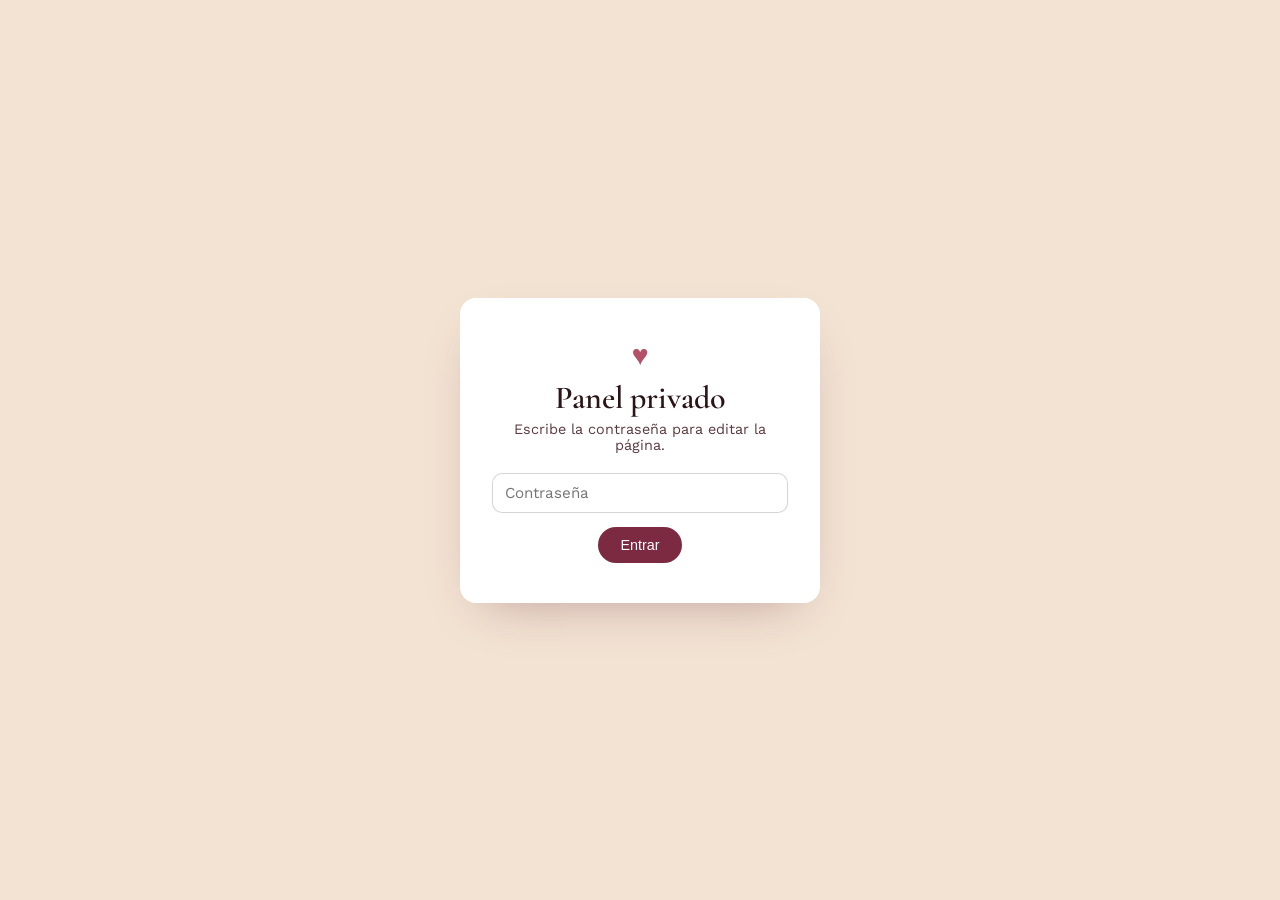
==== public/admin.html @ e2615f77 "Primera versión de la página de amor" ====
<!DOCTYPE html>
<html lang="es">
<head>
<meta charset="UTF-8">
<meta name="viewport" content="width=device-width, initial-scale=1">
<meta name="robots" content="noindex, nofollow">
<title>Admin — Editor</title>
<link rel="preconnect" href="https://fonts.googleapis.com">
<link href="https://fonts.googleapis.com/css2?family=Cormorant+Garamond:wght@500;600&family=Work+Sans:wght@400;500;600&display=swap" rel="stylesheet">
<link rel="stylesheet" href="css/admin.css">
</head>
<body>

<!-- PANTALLA DE ACCESO -->
<div id="gate" class="gate">
  <form id="gate-form" class="gate-card">
    <p class="gate-heart">♥</p>
    <h1>Panel privado</h1>
    <p class="gate-sub">Escribe la contraseña para editar la página.</p>
    <input id="gate-password" type="password" placeholder="Contraseña" autocomplete="current-password" required>
    <button type="submit" class="btn">Entrar</button>
    <p id="gate-error" class="gate-error" hidden>Contraseña incorrecta.</p>
  </form>
</div>

<!-- PANEL -->
<div id="panel" class="panel" hidden>
  <header class="panel-header">
    <h1>Editar página</h1>
    <div class="panel-actions">
      <span id="save-status" class="save-status"></span>
      <button id="save-btn" class="btn btn-save">Guardar cambios</button>
      <a href="/" target="_blank" class="btn btn-ghost">Ver página</a>
    </div>
  </header>

  <main class="panel-body">

    <section class="card">
      <h2>La pareja</h2>
      <label>Tu nombre <input id="f-you" type="text"></label>
      <label>Nombre de tu amor <input id="f-love" type="text"></label>
      <label>Frase de bienvenida <input id="f-greeting" type="text" placeholder="Un regalo para ti"></label>
    </section>

    <section class="card">
      <h2>Video (opcional)</h2>
      <label>Enlace de YouTube <input id="f-video" type="url" placeholder="https://www.youtube.com/watch?v=..."></label>
    </section>

    <section class="card">
      <h2>Carta privada</h2>
      <label>Texto de la carta <textarea id="f-letter" rows="6"></textarea></label>
    </section>

    <section class="card">
      <h2>Galería de fotos</h2>
      <div id="gallery-list" class="repeat-list"></div>
      <label class="file-label">
        <input id="gallery-file" type="file" accept="image/*" multiple hidden>
        <span class="btn btn-add">+ Agregar fotos</span>
      </label>
    </section>

    <section class="card">
      <h2>Lo que más amo de ti</h2>
      <div id="lovelist-list" class="repeat-list repeat-list--text"></div>
      <button type="button" class="btn btn-add" data-add="loveList">+ Agregar frase</button>
    </section>

    <section class="card">
      <h2>Nuestro lugar</h2>
      <label>Título <input id="f-place-title" type="text" placeholder="Nuestro lugar"></label>
      <label>Texto <textarea id="f-place-text" rows="3"></textarea></label>
      <label>Foto
        <input id="f-place-image-file" type="file" accept="image/*" hidden>
        <span class="btn btn-add" id="f-place-image-btn">Elegir foto</span>
      </label>
      <div id="f-place-image-preview" class="image-preview"></div>
    </section>

    <section class="card">
      <h2>Nuestra lista (cosas por vivir juntos)</h2>
      <div id="bucketlist-list" class="repeat-list repeat-list--text"></div>
      <button type="button" class="btn btn-add" data-add="bucketList">+ Agregar item</button>
    </section>

    <section class="card">
      <h2>Vales de amor</h2>
      <div id="coupons-list" class="repeat-list repeat-list--text"></div>
      <button type="button" class="btn btn-add" data-add="coupons">+ Agregar vale</button>
    </section>

    <section class="card">
      <h2>Ruleta</h2>
      <p class="hint">Agrega al menos 2 opciones.</p>
      <div id="roulette-list" class="repeat-list repeat-list--text"></div>
      <button type="button" class="btn btn-add" data-add="roulette">+ Agregar opción</button>
    </section>

    <section class="card">
      <h2>Contador de tiempo juntos</h2>
      <label>Fecha de inicio <input id="f-anniversary-date" type="date"></label>
      <label>Etiqueta <input id="f-anniversary-label" type="text" placeholder="Llevamos juntos"></label>
    </section>

    <section class="card">
      <h2>La gran pregunta</h2>
      <label>Pregunta <input id="f-question-text" type="text" placeholder="¿Quieres ser mi novia?"></label>
      <label>Texto botón Sí <input id="f-question-yes" type="text"></label>
      <label>Texto botón No <input id="f-question-no" type="text"></label>
      <label>Título al aceptar <input id="f-question-success-title" type="text"></label>
      <label>Texto al aceptar <textarea id="f-question-success-text" rows="2"></textarea></label>
    </section>

    <section class="card">
      <h2>Cierre</h2>
      <label>Mensaje final <textarea id="f-closing-text" rows="4"></textarea></label>
      <label>Firma <input id="f-closing-signature" type="text"></label>
    </section>

    <section class="card">
      <h2>Música de fondo</h2>
      <label class="checkbox-row"><input id="f-music-enabled" type="checkbox"> Mostrar botón de música en la página</label>
    </section>

  </main>
</div>

<div id="toast" class="toast" hidden></div>

<script src="js/admin.js"></script>
</body>
</html>
---- public/css/admin.css ----
:root{
  --ink:#2b1418; --ink-soft:#5b3a3f; --paper:#fbf1e7; --paper-deep:#f3e3d3;
  --blush:#eccdd0; --wine:#7c2942; --wine-deep:#591d30; --rose:#b45166; --gold:#c9a15a;
  --font-display:'Cormorant Garamond', serif; --font-body:'Work Sans', sans-serif;
  --radius:16px;
}
*{ box-sizing:border-box; }
body{ margin:0; background: var(--paper-deep); color: var(--ink); font-family: var(--font-body); }
h1,h2{ font-family: var(--font-display); font-weight:600; margin:0; }
input,textarea{
  font-family: var(--font-body); font-size: .95rem; padding: 10px 12px;
  border: 1px solid rgba(43,20,24,.18); border-radius: 10px; background:#fff; width:100%;
}
label{ display:flex; flex-direction:column; gap:6px; font-size:.85rem; color: var(--ink-soft); margin-bottom:14px; }
.btn{
  border:none; border-radius:999px; padding:10px 22px; font-size:.9rem; cursor:pointer;
  background: var(--wine); color:#fff; display:inline-flex; align-items:center; gap:6px; text-decoration:none;
}
.btn-ghost{ background: transparent; color: var(--wine); border: 1px solid var(--wine); }
.btn-add{ background: var(--blush); color: var(--wine-deep); }
.btn-save{ background: var(--wine); }
.checkbox-row{ flex-direction:row; align-items:center; }
.checkbox-row input{ width:auto; }

/* GATE */
.gate{ min-height:100svh; display:flex; align-items:center; justify-content:center; padding:24px; }
.gate-card{
  background:#fff; border-radius: var(--radius); padding: 40px 32px; max-width:360px; width:100%;
  text-align:center; box-shadow: 0 20px 50px -25px rgba(89,29,48,.4);
}
.gate-heart{ font-size:1.8rem; color: var(--rose); margin:0 0 6px; }
.gate-sub{ color: var(--ink-soft); font-size:.9rem; margin: 4px 0 20px; }
.gate-card input{ margin-bottom:14px; }
.gate-error{ color:#b3261e; font-size:.85rem; margin-top:10px; }

/* PANEL */
.panel-header{
  position: sticky; top:0; z-index:5; background: var(--paper); border-bottom:1px solid rgba(43,20,24,.1);
  padding: 16px 20px; display:flex; align-items:center; justify-content:space-between; flex-wrap:wrap; gap:10px;
}
.panel-actions{ display:flex; align-items:center; gap:10px; }
.save-status{ font-size:.8rem; color: var(--ink-soft); }
.panel-body{ max-width: 720px; margin: 0 auto; padding: 24px 18px 80px; }
.card{ background:#fff; border-radius: var(--radius); padding:22px; margin-bottom:18px; box-shadow: 0 12px 30px -22px rgba(43,20,24,.3); }
.card h2{ font-size:1.4rem; margin-bottom:14px; }
.hint{ font-size:.8rem; color: var(--ink-soft); margin: -6px 0 12px; }

.repeat-list{ display:flex; flex-direction:column; gap:10px; margin-bottom: 14px; }
.repeat-row{ display:flex; gap:8px; align-items:center; }
.repeat-row input{ flex:1; }
.repeat-row .remove-btn{
  border:none; background: var(--paper-deep); color: var(--wine); border-radius:50%;
  width:32px; height:32px; flex:0 0 auto; font-size:1rem;
}

.gallery-item{
  display:flex; gap:10px; align-items:center; background: var(--paper-deep); border-radius:12px; padding:8px;
}
.gallery-item img{ width:56px; height:56px; object-fit:cover; border-radius:8px; flex:0 0 auto; }
.gallery-item input{ flex:1; }

.image-preview img{ margin-top:10px; max-width:180px; border-radius:10px; }

.file-label{ display:inline-block; cursor:pointer; }

.toast{
  position: fixed; bottom:20px; left:50%; transform: translateX(-50%);
  background: var(--wine); color:#fff; padding:10px 20px; border-radius:999px; font-size:.85rem;
  box-shadow: 0 12px 30px -14px rgba(0,0,0,.4); z-index:50;
}
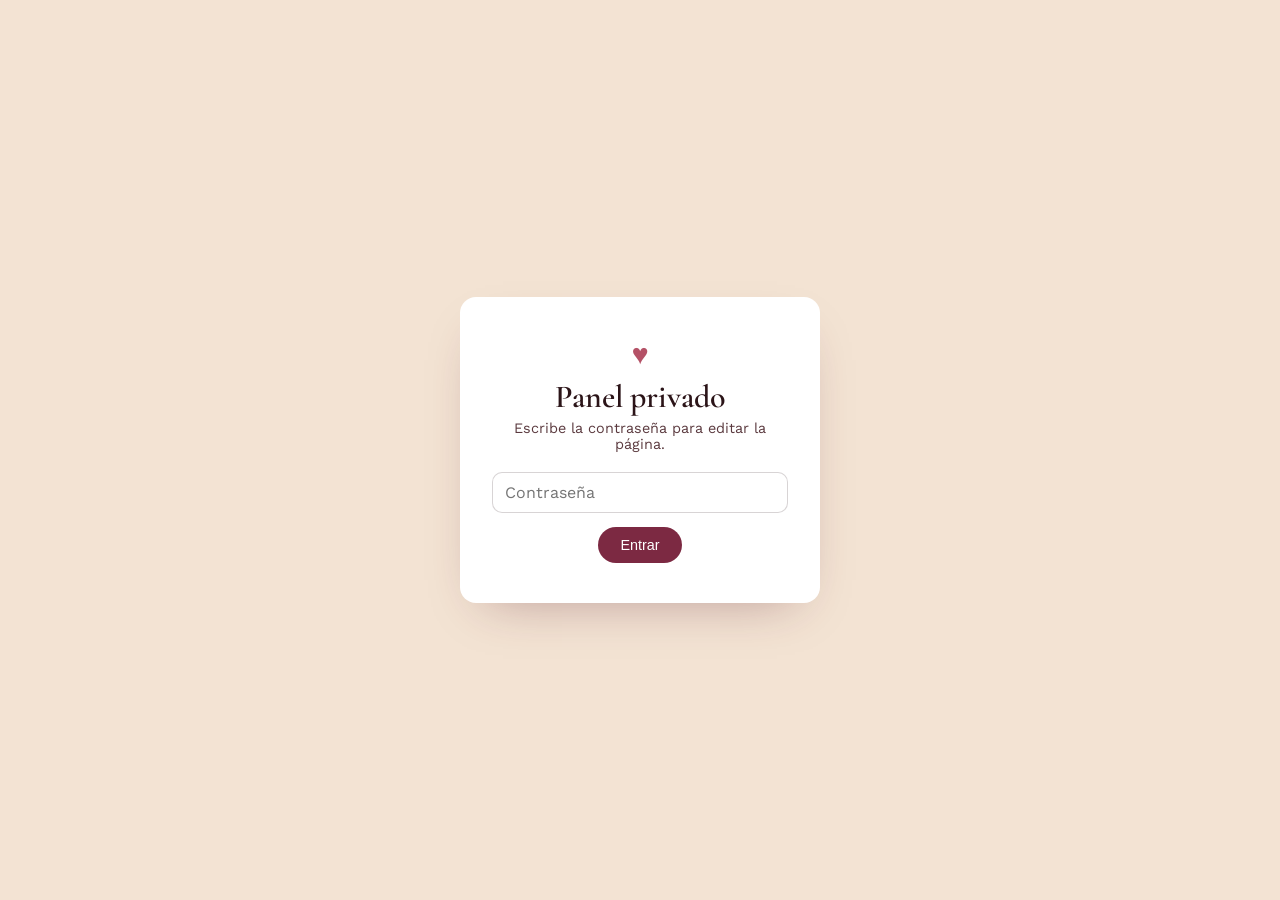
==== commit 2649f23e: "Arregla flujo de contraseña, zoom iOS, safe-area y transición de apertura" ====
--- a/public/admin.html
+++ b/public/admin.html
@@ -2,7 +2,7 @@
 <html lang="es">
 <head>
 <meta charset="UTF-8">
-<meta name="viewport" content="width=device-width, initial-scale=1">
+<meta name="viewport" content="width=device-width, initial-scale=1, viewport-fit=cover">
 <meta name="robots" content="noindex, nofollow">
 <title>Admin — Editor</title>
 <link rel="preconnect" href="https://fonts.googleapis.com">
@@ -44,8 +44,14 @@
     </section>
 
     <section class="card">
-      <h2>Video (opcional)</h2>
-      <label>Enlace de YouTube <input id="f-video" type="url" placeholder="https://www.youtube.com/watch?v=..."></label>
+      <h2>Nuestra canción (opcional)</h2>
+      <label>Ruta o URL del archivo de audio
+        <input id="f-song" type="text" placeholder="/audio/cancion.mp3">
+      </label>
+      <label>Empezar en el segundo
+        <input id="f-song-start" type="number" min="0" step="1" placeholder="0">
+      </label>
+      <p class="field-hint">Sube el mp3 a <code>public/audio/</code> del proyecto (con tu git de siempre, o desde el editor web de GitHub) y aquí pon la ruta, por ejemplo <code>/audio/cancion.mp3</code>. Suena sola al abrir el sobre. Si pones un segundo de inicio, se salta la intro y cuando termine vuelve a repetir desde ese mismo punto.</p>
     </section>
 
     <section class="card">
--- a/public/css/admin.css
+++ b/public/css/admin.css
@@ -8,10 +8,13 @@
 body{ margin:0; background: var(--paper-deep); color: var(--ink); font-family: var(--font-body); }
 h1,h2{ font-family: var(--font-display); font-weight:600; margin:0; }
 input,textarea{
-  font-family: var(--font-body); font-size: .95rem; padding: 10px 12px;
+  /* font-size mínimo de 16px: por debajo de eso, Safari en iPhone hace
+     zoom automático al enfocar el campo (se nota mucho en la contraseña). */
+  font-family: var(--font-body); font-size: 16px; padding: 10px 12px;
   border: 1px solid rgba(43,20,24,.18); border-radius: 10px; background:#fff; width:100%;
 }
 label{ display:flex; flex-direction:column; gap:6px; font-size:.85rem; color: var(--ink-soft); margin-bottom:14px; }
+.field-hint{ font-size:.78rem; color: var(--ink-soft); opacity:.8; margin-top:-8px; margin-bottom:14px; line-height:1.4; }
 .btn{
   border:none; border-radius:999px; padding:10px 22px; font-size:.9rem; cursor:pointer;
   background: var(--wine); color:#fff; display:inline-flex; align-items:center; gap:6px; text-decoration:none;
@@ -23,7 +26,13 @@
 .checkbox-row input{ width:auto; }
 
 /* GATE */
-.gate{ min-height:100svh; display:flex; align-items:center; justify-content:center; padding:24px; }
+.gate{
+  /* fallback para navegadores sin soporte de svh (Android/WebView viejos) */
+  min-height:100vh; min-height:100svh;
+  display:flex; align-items:center; justify-content:center;
+  padding: max(24px, env(safe-area-inset-top)) max(24px, env(safe-area-inset-right))
+           max(24px, env(safe-area-inset-bottom)) max(24px, env(safe-area-inset-left));
+}
 .gate-card{
   background:#fff; border-radius: var(--radius); padding: 40px 32px; max-width:360px; width:100%;
   text-align:center; box-shadow: 0 20px 50px -25px rgba(89,29,48,.4);
@@ -32,11 +41,13 @@
 .gate-sub{ color: var(--ink-soft); font-size:.9rem; margin: 4px 0 20px; }
 .gate-card input{ margin-bottom:14px; }
 .gate-error{ color:#b3261e; font-size:.85rem; margin-top:10px; }
+.gate-card button[disabled]{ opacity:.7; cursor:default; }
 
 /* PANEL */
 .panel-header{
   position: sticky; top:0; z-index:5; background: var(--paper); border-bottom:1px solid rgba(43,20,24,.1);
-  padding: 16px 20px; display:flex; align-items:center; justify-content:space-between; flex-wrap:wrap; gap:10px;
+  padding: max(16px, env(safe-area-inset-top)) max(20px, env(safe-area-inset-right)) 16px max(20px, env(safe-area-inset-left));
+  display:flex; align-items:center; justify-content:space-between; flex-wrap:wrap; gap:10px;
 }
 .panel-actions{ display:flex; align-items:center; gap:10px; }
 .save-status{ font-size:.8rem; color: var(--ink-soft); }
